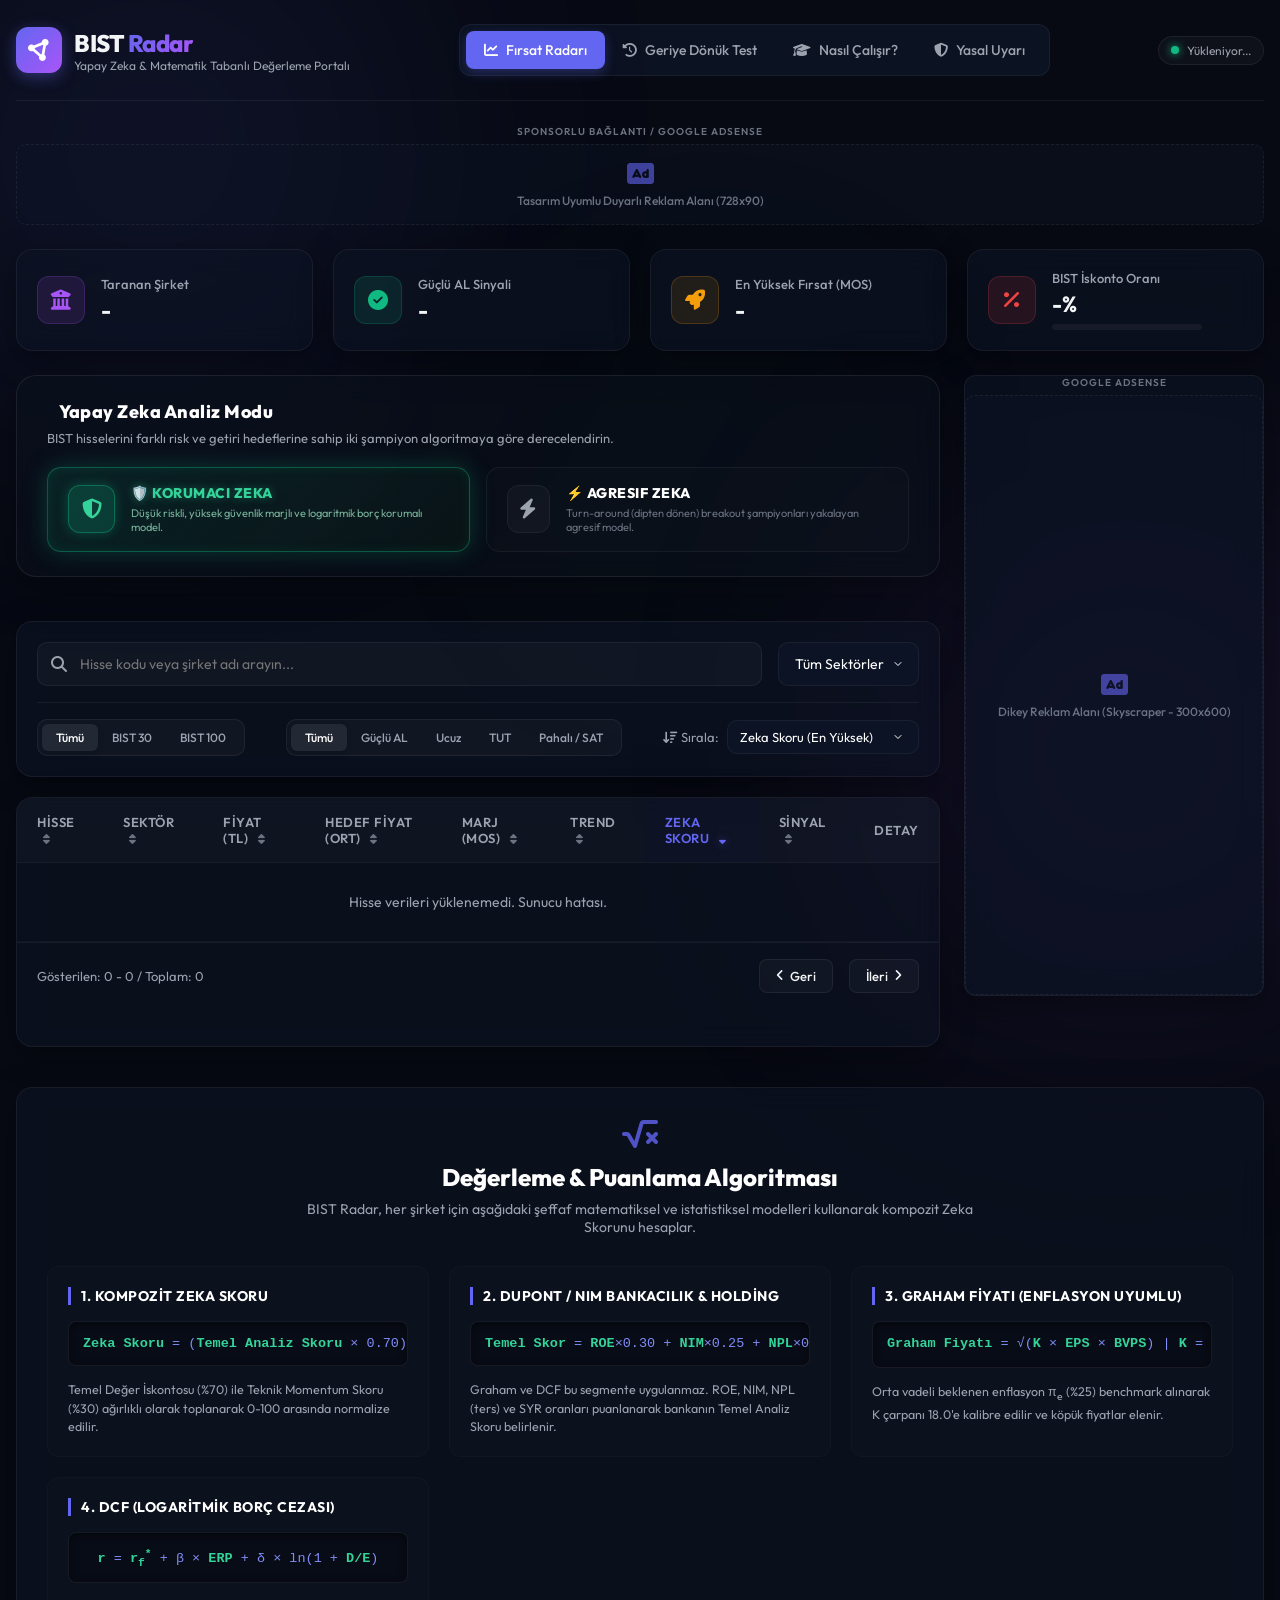
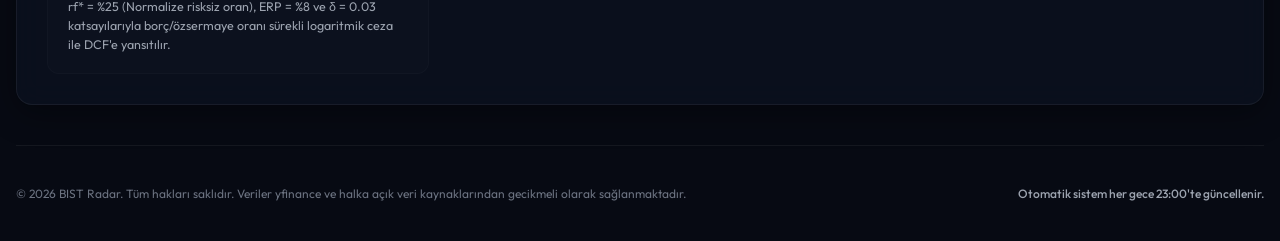
==== static/index.html @ 1d50e3a1 "BIST Firsat Radari - Ilk Kararli Dagitim" ====
<!DOCTYPE html>
<html lang="tr">
<head>
    <meta charset="UTF-8">
    <meta name="viewport" content="width=device-width, initial-scale=1.0">
    <title>BIST Fırsat Radarı | BIST-100 & Tüm Hisse Değerlemeleri</title>
    <!-- Google Fonts -->
    <link rel="preconnect" href="https://fonts.googleapis.com">
    <link rel="preconnect" href="https://fonts.gstatic.com" crossorigin>
    <link href="https://fonts.googleapis.com/css2?family=Outfit:wght@300;400;500;600;700;800&display=swap" rel="stylesheet">
    <link rel="stylesheet" href="style.css">
    <!-- FontAwesome for icons -->
    <link rel="stylesheet" href="https://cdnjs.cloudflare.com/ajax/libs/font-awesome/6.4.0/css/all.min.css">
</head>
<body>
    <!-- Background glow elements for glassmorphism layout -->
    <div class="bg-glow bg-glow-1"></div>
    <div class="bg-glow bg-glow-2"></div>
    <div class="bg-glow bg-glow-3"></div>

    <div class="app-container">
        <!-- HEADER -->
        <header class="app-header">
            <div class="logo-section">
                <div class="logo-icon">
                    <i class="fa-solid fa-circle-nodes logo-spin"></i>
                </div>
                <div class="logo-text">
                    <h1>BIST <span>Radar</span></h1>
                    <p>Yapay Zeka & Matematik Tabanlı Değerleme Portalı</p>
                </div>
            </div>
            
            <nav class="nav-tabs">
                <button class="tab-btn active" data-tab="radar"><i class="fa-solid fa-chart-line"></i> Fırsat Radarı</button>
                <button class="tab-btn" data-tab="backtest"><i class="fa-solid fa-clock-rotate-left"></i> Geriye Dönük Test</button>
                <button class="tab-btn" data-tab="howitworks"><i class="fa-solid fa-graduation-cap"></i> Nasıl Çalışır?</button>
                <button class="tab-btn" data-tab="disclaimer"><i class="fa-solid fa-shield-halved"></i> Yasal Uyarı</button>
            </nav>

            <div class="system-status-indicator" id="sys-indicator">
                <span class="status-dot green"></span>
                <span class="status-label">Yükleniyor...</span>
            </div>
        </header>

        <!-- MAIN LAYOUT -->
        <main class="main-content">
            
            <!-- GOOGLE ADSENSE TOP RESPONSIVE PLACEHOLDER -->
            <div class="adsense-slot ads-horizontal">
                <div class="ads-label">SPONSORLU BAĞLANTI / GOOGLE ADSENSE</div>
                <div class="ads-mockup">
                    <i class="fa-solid fa-rectangle-ad"></i>
                    <span>Tasarım Uyumlu Duyarlı Reklam Alanı (728x90)</span>
                </div>
            </div>

            <!-- TAB 1: RADAR (DASHBOARD) -->
            <section id="tab-radar" class="tab-content active">
                
                <!-- STAT CARDS ROW -->
                <div class="stats-row">
                    <div class="stat-card glass-card">
                        <div class="stat-icon purple"><i class="fa-solid fa-building-columns"></i></div>
                        <div class="stat-info">
                            <h3>Taranan Şirket</h3>
                            <p class="stat-value" id="stat-total-stocks">-</p>
                        </div>
                    </div>
                    <div class="stat-card glass-card">
                        <div class="stat-icon emerald"><i class="fa-solid fa-circle-check"></i></div>
                        <div class="stat-info">
                            <h3>Güçlü AL Sinyali</h3>
                            <p class="stat-value" id="stat-strong-buys">-</p>
                        </div>
                    </div>
                    <div class="stat-card glass-card">
                        <div class="stat-icon amber"><i class="fa-solid fa-rocket"></i></div>
                        <div class="stat-info">
                            <h3>En Yüksek Fırsat (MOS)</h3>
                            <p class="stat-value" id="stat-top-opportunity">-</p>
                        </div>
                    </div>
                    <div class="stat-card glass-card">
                        <div class="stat-icon rose"><i class="fa-solid fa-percent"></i></div>
                        <div class="stat-info">
                            <h3>BIST İskonto Oranı</h3>
                            <div class="stat-progress-container">
                                <p class="stat-value" id="stat-bist-discount">-%</p>
                                <div class="progress-bar-bg">
                                    <div class="progress-bar-fill" id="stat-bist-discount-fill" style="width: 0%"></div>
                                </div>
                            </div>
                        </div>
                    </div>
                </div>

                <!-- MAIN WORKSPACE: SIDEBAR ADS + SEARCHGRID -->
                <div class="workspace-grid">
                    
                    <!-- LEFT WORKSPACE: THE RADAR SCREEN -->
                    <div class="radar-workspace">
                        <!-- INTELLIGENCE PROFILE TOGGLE -->
                        <div class="profile-toggle-container glass-card">
                            <div class="profile-toggle-header">
                                <div class="profile-toggle-title">
                                    <i class="fa-solid fa-brain-circuit"></i> Yapay Zeka Analiz Modu
                                </div>
                                <div class="profile-toggle-subtitle">BIST hisselerini farklı risk ve getiri hedeflerine sahip iki şampiyon algoritmaya göre derecelendirin.</div>
                            </div>
                            <div class="profile-toggle-buttons">
                                <button class="profile-btn active" id="profile-btn-protective" data-profile="protective">
                                    <span class="btn-icon"><i class="fa-solid fa-shield-halved"></i></span>
                                    <div class="btn-text">
                                        <span class="btn-title">🛡️ KORUMACI ZEKA</span>
                                        <span class="btn-desc">Düşük riskli, yüksek güvenlik marjlı ve logaritmik borç korumalı model.</span>
                                    </div>
                                </button>
                                <button class="profile-btn" id="profile-btn-aggressive" data-profile="aggressive">
                                    <span class="btn-icon"><i class="fa-solid fa-bolt"></i></span>
                                    <div class="btn-text">
                                        <span class="btn-title">⚡ AGRESIF ZEKA</span>
                                        <span class="btn-desc">Turn-around (dipten dönen) breakout şampiyonları yakalayan agresif model.</span>
                                    </div>
                                </button>
                            </div>
                        </div>

                        <!-- FILTER PANEL -->
                        <div class="filter-panel glass-card">
                            <div class="filter-row filter-main">
                                <div class="input-group search-box">
                                    <i class="fa-solid fa-magnifying-glass"></i>
                                    <input type="text" id="search-input" placeholder="Hisse kodu veya şirket adı arayın...">
                                </div>
                                <div class="input-group">
                                    <select id="sector-filter">
                                        <option value="all">Tüm Sektörler</option>
                                        <!-- Dynamically Populated -->
                                    </select>
                                </div>
                            </div>

                            <div class="filter-row filter-sub">
                                <div class="index-stickers-filter">
                                    <button class="index-filter-btn active" data-index="all">Tümü</button>
                                    <button class="index-filter-btn" data-index="bist30">BIST 30</button>
                                    <button class="index-filter-btn" data-index="bist100">BIST 100</button>
                                </div>

                                <div class="valuation-signals-filter">
                                    <button class="signal-filter-btn active" data-signal="all">Tümü</button>
                                    <button class="signal-filter-btn" data-signal="güçlü al">Güçlü AL</button>
                                    <button class="signal-filter-btn" data-signal="ucuz">Ucuz</button>
                                    <button class="signal-filter-btn" data-signal="tut">TUT</button>
                                    <button class="signal-filter-btn" data-signal="pahalı">Pahalı / SAT</button>
                                </div>

                                <div class="sort-selector">
                                    <label><i class="fa-solid fa-arrow-down-wide-short"></i> Sırala:</label>
                                    <select id="sort-by">
                                        <option value="score">Zeka Skoru (En Yüksek)</option>
                                        <option value="mos">Güvenlik Marjı / İskonto</option>
                                        <option value="price_asc">Fiyat (Düşükten Yükseğe)</option>
                                        <option value="price_desc">Fiyat (Yüksekten Düşüğe)</option>
                                        <option value="pe_asc">F/K (En Düşük)</option>
                                        <option value="pb_asc">PD/DD (En Düşük)</option>
                                        <option value="ticker">Hisse Kodu (A-Z)</option>
                                        <option value="" disabled hidden>Özel Tablo Sıralaması</option>
                                    </select>
                                </div>
                            </div>
                        </div>

                        <!-- RESULTS LIST CONTAINER -->
                        <div class="results-table-container glass-card">
                            <div class="loading-overlay" id="loading-spinner">
                                <div class="spinner"></div>
                                <p>BIST Valuations analiz ediliyor, lütfen bekleyin...</p>
                            </div>
                            
                            <table class="radar-table" id="radar-data-table">
                                <thead>
                                    <tr>
                                        <th class="sortable" data-sort="ticker">Hisse <i class="fa-solid fa-sort"></i></th>
                                        <th class="sortable" data-sort="sector">Sektör <i class="fa-solid fa-sort"></i></th>
                                        <th class="sortable" data-sort="price">Fiyat (TL) <i class="fa-solid fa-sort"></i></th>
                                        <th class="sortable" data-sort="avg_value">Hedef Fiyat (Ort) <i class="fa-solid fa-sort"></i></th>
                                        <th class="sortable" data-sort="mos">Marj (MOS) <i class="fa-solid fa-sort"></i></th>
                                        <th class="sortable" data-sort="momentum">Trend <i class="fa-solid fa-sort"></i></th>
                                        <th class="sortable" data-sort="score">Zeka Skoru <i class="fa-solid fa-sort"></i></th>
                                        <th class="sortable" data-sort="signal">Sinyal <i class="fa-solid fa-sort"></i></th>
                                        <th>Detay</th>
                                    </tr>
                                </thead>
                                <tbody id="radar-tbody">
                                    <!-- Dynamic rows from app.js -->
                                </tbody>
                            </table>

                            <!-- PAGINATION -->
                            <div class="pagination-container">
                                <div class="pagination-info">
                                    Gösterilen: <span id="pag-start">0</span> - <span id="pag-end">0</span> / Toplam: <span id="pag-total">0</span>
                                </div>
                                <div class="pagination-controls">
                                    <button id="pag-prev-btn" class="pag-btn"><i class="fa-solid fa-angle-left"></i> Geri</button>
                                    <div class="pagination-pages" id="pag-pages">
                                        <!-- Page numbers -->
                                    </div>
                                    <button id="pag-next-btn" class="pag-btn">İleri <i class="fa-solid fa-angle-right"></i></button>
                                </div>
                            </div>
                        </div>
                    </div>

                    <!-- RIGHT WORKSPACE: SIDEBAR SKYSCRAPER AD -->
                    <aside class="sidebar-ad-space">
                        <div class="adsense-slot ads-vertical glass-card">
                            <div class="ads-label">GOOGLE ADSENSE</div>
                            <div class="ads-mockup ads-tall">
                                <i class="fa-solid fa-rectangle-ad"></i>
                                <span>Dikey Reklam Alanı (Skyscraper - 300x600)</span>
                            </div>
                        </div>
                    </aside>
                </div>
            </section>

            <!-- TAB 2: HOW IT WORKS -->
            <section id="tab-howitworks" class="tab-content">
                <div class="educational-container glass-card">
                    <h2><i class="fa-solid fa-graduation-cap"></i> BIST Radar Nasıl Çalışır?</h2>
                    <p class="intro-p">BIST Radar, Borsa İstanbul bünyesindeki tüm şirketlerin finansal bilançolarını ve piyasa fiyatlarını gerçek zamanlı analiz ederek matematiksel modellerle adil içsel değerlerini hesaplar. Analizlerimiz 4 ana boyuta dayanır:</p>

                    <div class="methods-grid">
                        <div class="method-card">
                            <div class="method-header">
                                <i class="fa-solid fa-cash-register"></i>
                                <h3>İndirgenmiş Nakit Akımları (DCF)</h3>
                            </div>
                            <p>Şirketin gelecekte üreteceği serbest nakit akışlarının, paranın zaman değerine göre bugüne indirgenmesi esasına dayanır. <strong>CAPM (Varlık Fiyatlama Modeli)</strong> yaklaşımı kullanılarak BIST 2 yıllık devlet tahvili faiz oranına şirketin risk katsayısı (Beta) ve hisse senedi risk primi eklenerek dinamik iskonto oranı hesaplanır. Aşırı borçlu (kaldıracı 2.0'ın üzerindeki) şirketlerin büyüme oranlarına otomatik ceza uygulanarak muhafazakar bir DCF değeri elde edilir.</p>
                        </div>

                        <div class="method-card">
                            <div class="method-header">
                                <i class="fa-solid fa-calculator"></i>
                                <h3>Benjamin Graham Formülü</h3>
                            </div>
                            <p>Değer yatırımcılığının babası Benjamin Graham'ın geliştirdiği klasik içsel değer formülüdür. Formül <code>İçsel Değer = √(Graham Çarpanı * EPS * BVPS)</code> şeklindedir. Bankacılık sektörü yüksek kaldıraçla çalıştığı için çarpan tabanı 15.0 olarak normalize edilirken, sanayi ve diğer sektörler için 22.5 olarak uygulanır. Bu model, özellikle istikrarlı bilançoya sahip şirketler için mükemmel çalışır.</p>
                        </div>

                        <div class="method-card">
                            <div class="method-header">
                                <i class="fa-solid fa-chart-pie"></i>
                                <h3>Sektörel Çarpan Analizi</h3>
                            </div>
                            <p>BIST içindeki sektörel benzerlikleri göz önünde bulundurarak hedef değer belirler. Bankalar için 8.0, havacılık sektörü için 14.0, holdingler için 12.0 ve diğer sektörler için 16.0 olarak belirlenmiş hedef F/K çarpanı, şirketin EPS (hisse başı kâr) değeri ile çarpılarak piyasa bazlı bir hedef fiyat belirlenir.</p>
                        </div>

                        <div class="method-card">
                            <div class="method-header">
                                <i class="fa-solid fa-chart-line"></i>
                                <h3>Teknik Trend & Momentum Skoru</h3>
                            </div>
                            <p>Bir şirketin sadece ucuz olması yetmez; hissenin piyasa tarafından fark edilip bir yükseliş trendine girmesi de önemlidir. Momentum skorumuz 50 ve 200 günlük hareketli ortalamalar (SMA), Göreceli Güç Endeksi (RSI) ve işlem hacmindeki ani değişiklikler (Volume Change) incelenerek 0-100 arasında hesaplanır. Aşırı satım (RSI < 30) durumları toplama fırsatı, aşırı alım (RSI > 70) durumları ise kâr realizasyonu olarak puanlanır.</p>
                        </div>
                    </div>

                    <div class="composite-score-box">
                        <h3><i class="fa-solid fa-brain"></i> Kompozit Yapay Zeka Skoru Nedir?</h3>
                        <p>Modellerimizin hesapladığı içsel değerlerin ortalaması ile hissenin mevcut fiyatı arasındaki fark <strong>Güvenlik Marjını (Margin of Safety - MOS)</strong> oluşturur. Kompozit Zeka Skoru; bu Temel Değer İskontosunun (%70) ve Teknik Momentum Skorunun (%30) ağırlıklı ortalaması alınarak elde edilir. Skorlara göre hisseler etiketlenir:</p>
                        <div class="badges-legend">
                            <span class="val-badge green-badge">85+ : Güçlü AL / Şampiyon</span>
                            <span class="val-badge light-green-badge">70-85 : Ucuz / AL</span>
                            <span class="val-badge gray-badge">45-70 : TUT</span>
                            <span class="val-badge yellow-badge">30-45 : Pahalı / TUT</span>
                            <span class="val-badge red-badge">0-30 : Çok Pahalı / SAT</span>
                        </div>
            </section>

            <!-- TAB 4: BACKTEST -->
            <section id="tab-backtest" class="tab-content">
                <div class="educational-container glass-card" style="margin-bottom: 24px;">
                    <h2><i class="fa-solid fa-clock-rotate-left"></i> BIST FinTrack Karar Destek Simülasyonu</h2>
                    <p class="intro-p">
                        Zeka skoru tabanlı algoritmik karar destek mekanizmamızın isabet oranını ve geçmiş veriler üzerindeki performansını ölçmek amacıyla tasarlanmış **365 günlük geriye dönük (backtest) simülasyon aracıdır.**
                    </p>
                    <div style="display: grid; grid-template-columns: 1fr 1fr; gap: 20px; margin-top: 15px; font-size: 13.5px; line-height: 1.6; color: var(--text-muted);">
                        <div>
                            <strong><i class="fa-solid fa-shield-halved" style="color: var(--clr-emerald)"></i> Simülasyon Sınırları & Kuralları:</strong>
                            <ul style="margin-top: 8px; padding-left: 20px;">
                                <li><strong>İşlem Limiti:</strong> Her gün bir hisse için en fazla 1 işlem (Alış/Satış).</li>
                                <li><strong>Açığa Satış Yasağı:</strong> Sadece portföydeki nakit kadar alım ve eldeki kadar satış.</li>
                                <li><strong>Portföy Çeşitlendirmesi:</strong> Tek bir işleme en fazla toplam portföyün <strong>%20'si</strong> ayrılabilir.</li>
                            </ul>
                        </div>
                        <div>
                            <strong><i class="fa-solid fa-circle-exclamation" style="color: var(--clr-rose)"></i> Karar Analiz Kriterleri:</strong>
                            <ul style="margin-top: 8px; padding-left: 20px;">
                                <li><strong>Yanlış Karar Oranı (IDR):</strong> Satın alındıktan sonra holding süresince <strong>%5 veya üzeri düşüş</strong> yaşayan ya da zararla kapatılan kararlar.</li>
                                <li><strong>Koruma Filtreleri:</strong> Giriş fiyatından itibaren <strong>%10 Stop-Loss</strong> ve <strong>%30 Take-Profit</strong> dinamik koruması.</li>
                            </ul>
                        </div>
                    </div>
                </div>

                <!-- STRATEGY SELECTOR FOR BACKTEST -->
                <div class="filter-panel glass-card" style="margin-bottom: 24px; padding: 16px 24px; display: flex; align-items: center; justify-content: space-between; flex-wrap: wrap; gap: 15px;">
                    <div style="display: flex; align-items: center; gap: 12px;">
                        <span style="font-size: 14.5px; font-weight: 600; color: var(--text-primary)"><i class="fa-solid fa-sliders"></i> Test Senaryosu:</span>
                        <div class="index-stickers-filter" id="backtest-scenario-selector">
                            <button class="index-filter-btn active" data-scenario="autopsy_volmom">✨ YZ Otopsi-VOLMOM (Şampiyon)</button>
                            <button class="index-filter-btn" data-scenario="aggressive_ai">⚡ Agresif Zeka Modeli</button>
                            <button class="index-filter-btn" data-scenario="balanced">Enflasyon Dengeli (Önerilen)</button>
                            <button class="index-filter-btn" data-scenario="active">Aktif Taktik Momentum</button>
                            <button class="index-filter-btn" data-scenario="conservative">Muhafazakar Klasik</button>
                        </div>
                    </div>
                    <div style="font-size: 12.5px; color: var(--text-muted);">
                        <i class="fa-solid fa-vial"></i> <strong>12 Major BIST Hissesiyle</strong> 365 Günlük Simülasyon
                    </div>
                </div>

                <!-- STAT CARDS ROW FOR SELECTED STRATEGY -->
                <div class="stats-row" style="margin-bottom: 24px;">
                    <div class="stat-card glass-card">
                        <div class="stat-icon emerald" id="bt-card-return-icon"><i class="fa-solid fa-arrow-up-right-dots"></i></div>
                        <div class="stat-info">
                            <h3>Toplam Net Getiri</h3>
                            <p class="stat-value" id="bt-total-return">+%0.00</p>
                        </div>
                    </div>
                    <div class="stat-card glass-card">
                        <div class="stat-icon purple"><i class="fa-solid fa-wallet"></i></div>
                        <div class="stat-info">
                            <h3>Son Portföy Değeri</h3>
                            <p class="stat-value" id="bt-final-value">100,000 TL</p>
                        </div>
                    </div>
                    <div class="stat-card glass-card">
                        <div class="stat-icon amber"><i class="fa-solid fa-handshake"></i></div>
                        <div class="stat-info">
                            <h3>Kazanma Oranı (Win Rate)</h3>
                            <p class="stat-value" id="bt-win-rate">%0.0</p>
                        </div>
                    </div>
                    <div class="stat-card glass-card">
                        <div class="stat-icon rose" id="bt-card-idr-icon"><i class="fa-solid fa-circle-xmark"></i></div>
                        <div class="stat-info">
                            <h3>Yanlış Karar Oranı (IDR)</h3>
                            <div class="stat-progress-container">
                                <p class="stat-value" id="bt-idr-pct">%0.0</p>
                                <div class="progress-bar-bg">
                                    <div class="progress-bar-fill" id="bt-idr-fill" style="width: 0%; background: var(--clr-rose)"></div>
                                </div>
                            </div>
                        </div>
                    </div>
                </div>

                <!-- BENCHMARK COMPARE GRID -->
                <div class="workspace-grid" style="margin-bottom: 24px;">
                    <div class="results-table-container glass-card" style="padding: 24px; display: flex; flex-direction: column; gap: 15px;">
                        <h3 style="font-size: 16px; font-weight: 700; display: flex; align-items: center; gap: 8px;"><i class="fa-solid fa-scale-balanced" style="color:var(--clr-primary)"></i> Piyasa Karşılaştırmalı Performans & Getiri (Alpha)</h3>
                        
                        <div style="display: flex; flex-direction: column; gap: 12px; margin-top: 10px;">
                            <div>
                                <div style="display: flex; justify-content: space-between; font-size: 13px; margin-bottom: 4px; color: var(--text-muted);">
                                    <span>Yapay Zeka Portföy Getirisi</span>
                                    <strong id="bt-portfolio-bar-label" style="color: var(--clr-emerald)">+%0.0%</strong>
                                </div>
                                <div class="progress-bar-bg" style="height: 12px; border-radius: 6px;">
                                    <div class="progress-bar-fill" id="bt-portfolio-bar-fill" style="width: 0%; height: 100%; border-radius: 6px; background: linear-gradient(90deg, var(--clr-primary), var(--clr-emerald))"></div>
                                </div>
                            </div>

                            <div>
                                <div style="display: flex; justify-content: space-between; font-size: 13px; margin-bottom: 4px; color: var(--text-muted);">
                                    <span>XU100 BIST 100 Getirisi (Pasif Endeks Al-Tut)</span>
                                    <strong id="bt-benchmark-bar-label">+%40.7%</strong>
                                </div>
                                <div class="progress-bar-bg" style="height: 12px; border-radius: 6px;">
                                    <div class="progress-bar-fill" id="bt-benchmark-bar-fill" style="width: 40.7%; height: 100%; border-radius: 6px; background: #64748b"></div>
                                </div>
                            </div>
                        </div>

                        <div style="background: rgba(255, 255, 255, 0.02); border: 1px dashed var(--border-glass); border-radius: 8px; padding: 12px 16px; font-size: 13px; line-height: 1.5; margin-top: 5px; color: var(--text-muted);">
                            <span id="bt-alpha-badge" style="display: inline-block; padding: 2px 8px; border-radius: 6px; font-weight: 700; font-size: 12px; margin-right: 5px;">Alpha: %0.0</span>
                            <span id="bt-alpha-desc">Seçilen stratejinin pasif endekse karşı üstünlüğü gösterilmektedir.</span>
                        </div>
                    </div>

                    <div class="results-table-container glass-card" style="padding: 24px; display: flex; flex-direction: column; gap: 15px;">
                        <h3 style="font-size: 16px; font-weight: 700; display: flex; align-items: center; gap: 8px;"><i class="fa-solid fa-shield-halved" style="color:var(--clr-primary)"></i> Koruma Mekanizmaları & Sinyal İstatistikleri</h3>
                        
                        <div style="display: grid; grid-template-columns: 1fr 1fr; gap: 15px; margin-top: 8px;">
                            <div style="background: rgba(255, 255, 255, 0.01); border: 1px solid var(--border-glass); border-radius: 8px; padding: 10px; text-align: center;">
                                <div style="font-size: 11px; color: var(--text-muted); margin-bottom: 2px;">Stop-Loss İsabeti (SL)</div>
                                <div style="font-size: 20px; font-weight: 800; color: var(--clr-rose)" id="bt-sl-count">0</div>
                                <div style="font-size: 10px; color: var(--text-muted); margin-top: 2px;">Sermaye Koruma (%10 SL)</div>
                            </div>
                            <div style="background: rgba(255, 255, 255, 0.01); border: 1px solid var(--border-glass); border-radius: 8px; padding: 10px; text-align: center;">
                                <div style="font-size: 11px; color: var(--text-muted); margin-bottom: 2px;">Kâr Al İsabeti (TP)</div>
                                <div style="font-size: 20px; font-weight: 800; color: var(--clr-emerald)" id="bt-tp-count">0</div>
                                <div style="font-size: 10px; color: var(--text-muted); margin-top: 2px;">Kazanımlı Çıkış (%30 TP)</div>
                            </div>
                        </div>

                        <div style="font-size: 12.5px; color: var(--text-muted); line-height: 1.5;">
                            <i class="fa-solid fa-circle-info" style="color: var(--clr-primary)"></i> Yüksek enflasyon ortamında, nominal growth tamponu içermeyen <strong>Muhafazakar Klasik</strong> model neredeyse hiç sinyal üretmezken, <strong>Enflasyon Dengeli</strong>, <strong>Aktif Taktik</strong> ve özellikle yüksek kâr hedefleri belirleyen <strong>Agresif Zeka</strong> modelleri piyasa dalgalanmalarına uyum sağlayarak çok daha yüksek Alfa getirisi elde etmiştir.
                        </div>
                    </div>
                </div>

                <!-- TRADE LOG TABLE -->
                <div class="results-table-container glass-card" style="margin-bottom: 24px;">
                    <div style="padding: 20px 24px 10px 24px;">
                        <h3 style="font-size: 16px; font-weight: 700;"><i class="fa-solid fa-list-check" style="color:var(--clr-primary)"></i> Simüle Edilen Kapatılmış İşlemler (Son 365 Gün)</h3>
                        <p style="font-size: 12.5px; color: var(--text-muted); margin-top: 4px;">Zeka skoruna veya koruma filtrelerine bağlı olarak gerçekleştirilen alım/satım işlemlerinin geçmiş kronolojik detayları.</p>
                    </div>

                    <table class="radar-table" id="backtest-trades-table">
                        <thead>
                            <tr>
                                <th>Hisse</th>
                                <th>Tip</th>
                                <th>Alış Tarihi</th>
                                <th>Alış Fiyatı</th>
                                <th>Satış Tarihi</th>
                                <th>Satış Fiyatı</th>
                                <th>Max Geri Çekilme</th>
                                <th>Karar Durumu</th>
                                <th>Net Getiri</th>
                            </tr>
                        </thead>
                        <tbody id="backtest-trades-tbody">
                            <!-- Dynamically loaded trades -->
                        </tbody>
                    </table>
                </div>
            </section>

            <!-- TAB 3: DISCLAIMER -->
            <section id="tab-disclaimer" class="tab-content">
                <div class="disclaimer-container glass-card">
                    <div class="disclaimer-header">
                        <i class="fa-solid fa-triangle-exclamation"></i>
                        <h2>Yasal Uyarı & Sorumluluk Reddi Beyanı</h2>
                    </div>
                    
                    <div class="disclaimer-body">
                        <p><strong>SPK Uyarısı:</strong> Burada yer alan yatırım bilgi, yorum ve tavsiyeleri yatırım danışmanlığı kapsamında değildir. Yatırım danışmanlığı hizmeti, yetkili kuruluşlar tarafından kişilerin risk ve getiri tercihleri dikkate alınarak kişiye özel sunulmaktadır. Burada yer alan yorum ve tavsiyeler ise genel niteliktedir. Bu tavsiyeler mali durumunuz ile risk ve getiri tercihlerinize uygun olmayabilir. Bu nedenle, sadece burada yer alan bilgilere dayanılarak yatırım kararı verilmesi beklentilerinize uygun sonuçlar doğurmayabilir.</p>
                        
                        <p><strong>Matematiksel Modeller Hakkında:</strong> BIST Radar web sitesinde sunulan içsel değerler, hedef fiyatlar, zeka skorları ve momentum verileri; tamamen kamuya açık bilançolar, fiyat geçmişleri ve yasal finansal veriler üzerinde koşturulan **otomatik matematiksel algoritmaların** sonucudur. Bu veriler herhangi bir insan yorumu, subjektif analiz veya kişisel beklenti içermez.</p>
                        
                        <p>Yazılım algoritmasındaki olası veri hatalarından, gecikmelerden, yfinance veya diğer veri kaynaklarındaki (Mynet, Bigpara vb.) kesinti ve yanlış raporlamalardan dolayı oluşabilecek hiçbir ticari zarar veya kayıptan **BIST Radar / BIST FinTrack** geliştiricileri ve site sahipleri yasal veya cezai olarak sorumlu tutulamaz. Yatırımcılar, kararlarını kendi araştırmaları ve lisanslı yatırım danışmanlarının tavsiyeleri doğrultusunda vermelidirler.</p>
                    </div>
                </div>
            </section>

        </main>

        <!-- MATHEMATICAL FORMULA SECTION -->
        <section class="formula-info-section glass-card">
            <div class="formula-header">
                <i class="fa-solid fa-square-root-variable formula-icon"></i>
                <h2>Değerleme & Puanlama Algoritması</h2>
                <p>BIST Radar, her şirket için aşağıdaki şeffaf matematiksel ve istatistiksel modelleri kullanarak kompozit Zeka Skorunu hesaplar.</p>
            </div>
            
            <div class="formula-grid">
                <div class="formula-card">
                    <h3>1. Kompozit Zeka Skoru</h3>
                    <div class="math-expr">
                        <span class="math-term">Zeka Skoru</span> = (<span class="math-term">Temel Analiz Skoru</span> &times; 0.70) + (<span class="math-term">Teknik Momentum Skoru</span> &times; 0.30)
                    </div>
                    <p>Temel Değer İskontosu (%70) ile Teknik Momentum Skoru (%30) ağırlıklı olarak toplanarak 0-100 arasında normalize edilir.</p>
                </div>

                <div class="formula-card">
                    <h3>2. DuPont / NIM Bankacılık & Holding</h3>
                    <div class="math-expr">
                        <span class="math-term">Temel Skor</span> = <span class="math-term">ROE</span>&times;0.30 + <span class="math-term">NIM</span>&times;0.25 + <span class="math-term">NPL</span>&times;0.25 + <span class="math-term">SYR</span>&times;0.20
                    </div>
                    <p>Graham ve DCF bu segmente uygulanmaz. ROE, NIM, NPL (ters) ve SYR oranları puanlanarak bankanın Temel Analiz Skoru belirlenir.</p>
                </div>
                
                <div class="formula-card">
                    <h3>3. Graham Fiyatı (Enflasyon Uyumlu)</h3>
                    <div class="math-expr">
                        <span class="math-term">Graham Fiyatı</span> = &radic;(<span class="math-term">K</span> &times; <span class="math-term">EPS</span> &times; <span class="math-term">BVPS</span>) | <span class="math-term">K</span> = 22.5 / (1 + &pi;<sub>e</sub>)
                    </div>
                    <p>Orta vadeli beklenen enflasyon &pi;<sub>e</sub> (%25) benchmark alınarak K çarpanı 18.0'e kalibre edilir ve köpük fiyatlar elenir.</p>
                </div>
                
                <div class="formula-card">
                    <h3>4. DCF (Logaritmik Borç Cezası)</h3>
                    <div class="math-expr">
                        <span class="math-term">r</span> = <span class="math-term">r<sub>f</sub><sup>*</sup></span> + &beta; &times; <span class="math-term">ERP</span> + &delta; &times; ln(1 + <span class="math-term">D/E</span>)
                    </div>
                    <p>rf* = %25 (Normalize risksiz oran), ERP = %8 ve &delta; = 0.03 katsayılarıyla borç/özsermaye oranı sürekli logaritmik ceza ile DCF'e yansıtılır.</p>
                </div>
            </div>
        </section>

        <!-- FOOTER -->
        <footer class="app-footer">
            <div class="footer-bottom">
                <p>&copy; 2026 BIST Radar. Tüm hakları saklıdır. Veriler yfinance ve halka açık veri kaynaklarından gecikmeli olarak sağlanmaktadır.</p>
                <div class="footer-links">
                    <span>Otomatik sistem her gece 23:00'te güncellenir.</span>
                </div>
            </div>
        </footer>
    </div>

    <!-- STOCK DETAIL MODAL -->
    <div class="modal-backdrop" id="detail-modal">
        <div class="modal-container glass-card">
            <button class="modal-close" id="modal-close-btn">&times;</button>
            
            <div class="modal-header">
                <div class="modal-title-wrap">
                    <h2 id="modal-stock-ticker">THYAO</h2>
                    <span id="modal-stock-name">Türk Hava Yolları A.O.</span>
                    <div class="modal-index-stickers" id="modal-index-stickers">
                        <span class="sticker b30">BIST 30</span>
                        <span class="sticker b100">BIST 100</span>
                    </div>
                </div>
                <div class="modal-price-wrap">
                    <p class="modal-price-label">Güncel Fiyat</p>
                    <p class="modal-price-value" id="modal-current-price">345.50 TL</p>
                </div>
            </div>

            <div class="modal-body-grid">
                
                <!-- LEFT COLUMN: RATIOS & RATIONALE -->
                <div class="modal-left-column">
                    <div class="detail-section">
                        <h3><i class="fa-solid fa-magnifying-glass-chart"></i> Temel Analiz & Rasyolar</h3>
                        <div class="ratios-grid">
                            <div class="ratio-box">
                                <span class="ratio-title">F/K (Fiyat/Kâr)</span>
                                <span class="ratio-val" id="ratio-pe">8.45</span>
                            </div>
                            <div class="ratio-box">
                                <span class="ratio-title">PD/DD (Piyasa/Defter)</span>
                                <span class="ratio-val" id="ratio-pb">1.12</span>
                            </div>
                            <div class="ratio-box">
                                <span class="ratio-title">FD/FAVÖK</span>
                                <span class="ratio-val" id="ratio-ev">5.60</span>
                            </div>
                            <div class="ratio-box">
                                <span class="ratio-title">Temettü Verimi</span>
                                <span class="ratio-val" id="ratio-div">%0.00</span>
                            </div>
                        </div>
                    </div>

                    <div class="detail-section">
                        <h3><i class="fa-solid fa-brain"></i> Algoritma Analiz Raporu</h3>
                        <p class="rationale-text" id="modal-rationale">
                            Hisse, kompozit zeka modelimize göre oldukça iskonto barındırmaktadır. 50 günlük hareketli ortalamasının üzerinde seyretmekte olup, RSI indikatörü aşırı alım bölgesinde değildir.
                        </p>
                    </div>

                    <!-- IN-MODAL ADSLOT -->
                    <div class="adsense-slot ads-modal">
                        <div class="ads-label">GOOGLE ADSENSE</div>
                        <div class="ads-mockup">
                            <i class="fa-solid fa-rectangle-ad"></i>
                            <span>İçerik Arası Responsive Ad Slot</span>
                        </div>
                    </div>
                </div>

                <!-- RIGHT COLUMN: VALUATION BREAKDOWN & SCENARIO -->
                <div class="modal-right-column">
                    <div class="detail-section">
                        <h3><i class="fa-solid fa-scale-balanced"></i> Adil Değerleme Modelleri</h3>
                        <div class="valuation-breakdown">
                            <div class="val-row">
                                <span class="val-name">Serbest Nakit Akımı (DCF)</span>
                                <span class="val-price" id="val-dcf">452.12 TL</span>
                            </div>
                            <div class="val-row">
                                <span class="val-name">Benjamin Graham Değerlemesi</span>
                                <span class="val-price" id="val-graham">520.40 TL</span>
                            </div>
                            <div class="val-row">
                                <span class="val-name">Sektörel Çarpan Adil Değeri</span>
                                <span class="val-price" id="val-multiples">380.00 TL</span>
                            </div>
                            <div class="val-row highlight">
                                <span class="val-name">Kompozit Adil Fiyat (Ortalama)</span>
                                <span class="val-price" id="val-avg">445.80 TL</span>
                            </div>
                        </div>
                        <div class="mos-box-modal" id="modal-mos-badge">
                            Güvenlik Marjı (MOS): <span>+%35.20</span> (İskontolu)
                        </div>
                    </div>

                    <div class="detail-section">
                        <h3><i class="fa-solid fa-arrows-split-up-and-left"></i> Senaryo Analizi (Fiyat Aralığı)</h3>
                        <div class="scenario-container">
                            <div class="scenario-prices">
                                <span class="scen-label pes">Kötümser: <strong id="scen-pes">290 TL</strong></span>
                                <span class="scen-label opt">İyimser: <strong id="scen-opt">650 TL</strong></span>
                            </div>
                            <div class="scenario-slider-wrapper">
                                <div class="scenario-slider-bar">
                                    <div class="scenario-slider-marker" id="scen-marker" style="left: 45%"></div>
                                </div>
                                <span class="slider-marker-label" id="scen-marker-label" style="left: 45%">345 TL</span>
                            </div>
                            <p class="scenario-desc">Mevcut piyasa fiyatının, şirketin kötümser ve iyimser senaryo değerlemeleri arasındaki konumudur.</p>
                        </div>
                    </div>

                    <div class="detail-section">
                        <h3><i class="fa-solid fa-gauge-high"></i> Teknik Momentum</h3>
                        <div class="tech-metrics">
                            <div class="tech-row">
                                <span>RSI (14 Günlük Gösterge)</span>
                                <span class="tech-val" id="tech-rsi">52.3</span>
                            </div>
                            <div class="tech-row">
                                <span>50 Günlük Ortalama (SMA50)</span>
                                <span class="tech-val" id="tech-sma50">320.12 TL</span>
                            </div>
                            <div class="tech-row">
                                <span>200 Günlük Ortalama (SMA200)</span>
                                <span class="tech-val" id="tech-sma200">285.40 TL</span>
                            </div>
                            <div class="tech-row">
                                <span>Hacim Değişimi (Son 5 Gün)</span>
                                <span class="tech-val" id="tech-volume">+%12.4</span>
                            </div>
                        </div>
                    </div>
                </div>

            </div>
        </div>
    </div>

    <!-- Script connection -->
    <script src="app.js"></script>
</body>
</html>
---- static/style.css ----
/* CSS Reset & Variable Tokens */
:root {
    --bg-main: #070a13;
    --bg-card: rgba(13, 20, 38, 0.55);
    --bg-card-hover: rgba(22, 33, 62, 0.7);
    --border-glass: rgba(255, 255, 255, 0.06);
    --border-glass-glow: rgba(99, 102, 241, 0.2);
    
    --text-primary: #f3f4f6;
    --text-muted: #9ca3af;
    --text-dark: #6b7280;
    
    --clr-primary: #6366f1; /* Indigo */
    --clr-primary-glow: rgba(99, 102, 241, 0.15);
    --clr-purple: #a855f7;
    --clr-emerald: #10b981; /* Green Buy */
    --clr-emerald-glow: rgba(16, 185, 129, 0.12);
    --clr-amber: #f59e0b; /* Amber TUT */
    --clr-amber-glow: rgba(245, 158, 11, 0.1);
    --clr-rose: #ef4444; /* Red Sell */
    --clr-rose-glow: rgba(239, 68, 68, 0.12);
    
    --font-sans: 'Outfit', -apple-system, BlinkMacSystemFont, "Segoe UI", Roboto, sans-serif;
    --shadow-main: 0 8px 32px 0 rgba(0, 0, 0, 0.37);
    --transition: all 0.3s cubic-bezier(0.4, 0, 0.2, 1);
}

* {
    margin: 0;
    padding: 0;
    box-sizing: border-box;
}

body {
    background-color: var(--bg-main);
    color: var(--text-primary);
    font-family: var(--font-sans);
    overflow-x: hidden;
    min-height: 100vh;
}

/* Glowing Cosmic Atmosphere */
.bg-glow {
    position: fixed;
    width: 600px;
    height: 600px;
    border-radius: 50%;
    filter: blur(140px);
    z-index: -1;
    pointer-events: none;
    opacity: 0.25;
}
.bg-glow-1 {
    top: -150px;
    left: -150px;
    background: radial-gradient(circle, var(--clr-primary) 0%, rgba(0,0,0,0) 70%);
}
.bg-glow-2 {
    bottom: -150px;
    right: -150px;
    background: radial-gradient(circle, var(--clr-purple) 0%, rgba(0,0,0,0) 70%);
}
.bg-glow-3 {
    top: 30%;
    left: 40%;
    width: 400px;
    height: 400px;
    background: radial-gradient(circle, rgba(16, 185, 129, 0.8) 0%, rgba(0,0,0,0) 70%);
    opacity: 0.1;
}

/* Glassmorphism Card Utility */
.glass-card {
    background: var(--bg-card);
    backdrop-filter: blur(14px);
    -webkit-backdrop-filter: blur(14px);
    border: 1px solid var(--border-glass);
    border-radius: 16px;
    box-shadow: var(--shadow-main);
    transition: var(--transition);
}

.glass-card:hover {
    border-color: rgba(255, 255, 255, 0.1);
    box-shadow: 0 8px 38px 0 rgba(0, 0, 0, 0.5);
}

/* App Container & Header */
.app-container {
    max-width: 1400px;
    margin: 0 auto;
    padding: 24px 16px;
    min-height: 100vh;
    display: flex;
    flex-direction: column;
}

.app-header {
    display: flex;
    justify-content: space-between;
    align-items: center;
    padding-bottom: 24px;
    border-bottom: 1px solid var(--border-glass);
    margin-bottom: 24px;
    flex-wrap: wrap;
    gap: 16px;
}

.logo-section {
    display: flex;
    align-items: center;
    gap: 12px;
}

.logo-icon {
    width: 46px;
    height: 46px;
    background: linear-gradient(135deg, var(--clr-primary), var(--clr-purple));
    border-radius: 12px;
    display: flex;
    align-items: center;
    justify-content: center;
    color: white;
    font-size: 22px;
    box-shadow: 0 4px 15px rgba(99, 102, 241, 0.4);
}

.logo-spin {
    animation: pulseGlow 4s infinite linear;
}

@keyframes pulseGlow {
    0% { transform: rotate(0deg); }
    100% { transform: rotate(360deg); }
}

.logo-text h1 {
    font-size: 24px;
    font-weight: 800;
    letter-spacing: -0.5px;
}

.logo-text h1 span {
    background: linear-gradient(120deg, var(--clr-primary), var(--clr-purple));
    -webkit-background-clip: text;
    -webkit-text-fill-color: transparent;
}

.logo-text p {
    font-size: 12px;
    color: var(--text-muted);
    font-weight: 400;
}

/* Navigation Tabs */
.nav-tabs {
    display: flex;
    background: rgba(13, 20, 38, 0.8);
    border: 1px solid var(--border-glass);
    padding: 6px;
    border-radius: 12px;
}

.tab-btn {
    border: none;
    background: transparent;
    color: var(--text-muted);
    font-family: var(--font-sans);
    font-weight: 500;
    font-size: 14px;
    padding: 10px 18px;
    border-radius: 8px;
    cursor: pointer;
    display: flex;
    align-items: center;
    gap: 8px;
    transition: var(--transition);
}

.tab-btn:hover {
    color: var(--text-primary);
    background: rgba(255, 255, 255, 0.03);
}

.tab-btn.active {
    color: white;
    background: var(--clr-primary);
    box-shadow: 0 4px 12px rgba(99, 102, 241, 0.3);
}

/* System Indicator */
.system-status-indicator {
    display: flex;
    align-items: center;
    gap: 8px;
    font-size: 12px;
    background: rgba(255, 255, 255, 0.03);
    padding: 6px 12px;
    border-radius: 20px;
    border: 1px solid var(--border-glass);
}

.status-dot {
    width: 8px;
    height: 8px;
    border-radius: 50%;
    display: inline-block;
}

.status-dot.green {
    background-color: var(--clr-emerald);
    box-shadow: 0 0 8px var(--clr-emerald);
}

.status-dot.amber {
    background-color: var(--clr-amber);
    box-shadow: 0 0 8px var(--clr-amber);
}

.status-dot.spinner {
    border: 2px solid rgba(255, 255, 255, 0.2);
    border-top: 2px solid var(--clr-primary);
    border-radius: 50%;
    width: 10px;
    height: 10px;
    animation: spin 1s linear infinite;
}

@keyframes spin {
    0% { transform: rotate(0deg); }
    100% { transform: rotate(360deg); }
}

.status-label {
    color: var(--text-muted);
}

/* GOOGLE ADSENSE PLACEHOLDER CARDS */
.adsense-slot {
    margin-bottom: 24px;
    text-align: center;
    position: relative;
    border-radius: 12px;
}

.ads-label {
    font-size: 10px;
    color: var(--text-dark);
    font-weight: 600;
    letter-spacing: 1px;
    margin-bottom: 6px;
    text-transform: uppercase;
}

.ads-mockup {
    background: rgba(13, 20, 38, 0.4);
    border: 1px dashed rgba(255, 255, 255, 0.07);
    border-radius: 10px;
    padding: 16px;
    display: flex;
    flex-direction: column;
    align-items: center;
    justify-content: center;
    gap: 8px;
    color: var(--text-dark);
    transition: var(--transition);
}

.ads-mockup:hover {
    background: rgba(13, 20, 38, 0.5);
    border-color: rgba(99, 102, 241, 0.2);
    color: var(--text-muted);
}

.ads-mockup i {
    font-size: 24px;
    color: var(--clr-primary);
    opacity: 0.6;
}

.ads-mockup span {
    font-size: 12px;
    font-weight: 500;
}

.ads-tall {
    height: 600px;
    display: flex;
    justify-content: center;
}

/* Stat Cards */
.stats-row {
    display: grid;
    grid-template-columns: repeat(auto-fit, minmax(260px, 1fr));
    gap: 20px;
    margin-bottom: 24px;
}

.stat-card {
    padding: 20px;
    display: flex;
    align-items: center;
    gap: 16px;
}

.stat-icon {
    width: 48px;
    height: 48px;
    border-radius: 12px;
    display: flex;
    align-items: center;
    justify-content: center;
    font-size: 20px;
}

.stat-icon.purple {
    background-color: rgba(168, 85, 247, 0.12);
    color: var(--clr-purple);
    border: 1px solid rgba(168, 85, 247, 0.2);
}

.stat-icon.emerald {
    background-color: var(--clr-emerald-glow);
    color: var(--clr-emerald);
    border: 1px solid rgba(16, 185, 129, 0.2);
}

.stat-icon.amber {
    background-color: var(--clr-amber-glow);
    color: var(--clr-amber);
    border: 1px solid rgba(245, 158, 11, 0.2);
}

.stat-icon.rose {
    background-color: var(--clr-rose-glow);
    color: var(--clr-rose);
    border: 1px solid rgba(239, 68, 68, 0.2);
}

.stat-info h3 {
    font-size: 13px;
    color: var(--text-muted);
    font-weight: 500;
    margin-bottom: 4px;
}

.stat-value {
    font-size: 22px;
    font-weight: 700;
    letter-spacing: -0.5px;
}

.stat-progress-container {
    display: flex;
    flex-direction: column;
    gap: 6px;
    width: 150px;
}

.progress-bar-bg {
    width: 100%;
    height: 6px;
    background: rgba(255, 255, 255, 0.05);
    border-radius: 4px;
    overflow: hidden;
}

.progress-bar-fill {
    height: 100%;
    background: linear-gradient(90deg, var(--clr-rose), var(--clr-primary));
    border-radius: 4px;
    transition: width 1s ease-out;
}

/* WORKSPACE GRID */
.workspace-grid {
    display: grid;
    grid-template-columns: 1fr 300px;
    gap: 24px;
    align-items: start;
}

/* Radar Workspace & Filters */
.radar-workspace {
    display: flex;
    flex-direction: column;
    gap: 20px;
}

.filter-panel {
    padding: 20px;
    display: flex;
    flex-direction: column;
    gap: 16px;
}

.filter-row {
    display: flex;
    justify-content: space-between;
    align-items: center;
    flex-wrap: wrap;
    gap: 16px;
}

.filter-main {
    border-bottom: 1px solid var(--border-glass);
    padding-bottom: 16px;
}

.input-group {
    position: relative;
    display: flex;
    align-items: center;
}

.search-box {
    flex-grow: 1;
}

.search-box i {
    position: absolute;
    left: 14px;
    color: var(--text-muted);
}

.search-box input {
    width: 100%;
    background: rgba(255, 255, 255, 0.03);
    border: 1px solid var(--border-glass);
    border-radius: 10px;
    padding: 12px 16px 12px 42px;
    color: white;
    font-family: var(--font-sans);
    font-size: 14px;
    transition: var(--transition);
}

.search-box input:focus {
    outline: none;
    border-color: var(--clr-primary);
    background: rgba(255, 255, 255, 0.06);
    box-shadow: 0 0 10px rgba(99, 102, 241, 0.25);
}

select {
    background: rgba(13, 20, 38, 0.9);
    border: 1px solid var(--border-glass);
    color: white;
    padding: 12px 34px 12px 16px;
    border-radius: 10px;
    font-family: var(--font-sans);
    font-size: 14px;
    cursor: pointer;
    appearance: none;
    background-image: url("data:image/svg+xml;charset=UTF-8,%3Csvg xmlns='http://www.w3.org/2000/svg' viewBox='0 0 24 24' fill='none' stroke='white' stroke-width='2' stroke-linecap='round' stroke-linejoin='round'%3E%3Cpolyline points='6 9 12 15 18 9'%3E%3C/polyline%3E%3C/svg%3E");
    background-repeat: no-repeat;
    background-position: right 14px center;
    background-size: 12px;
    transition: var(--transition);
}

select:focus {
    outline: none;
    border-color: var(--clr-primary);
}

/* Index / Signal Filter Buttons */
.index-stickers-filter, .valuation-signals-filter {
    display: flex;
    background: rgba(255, 255, 255, 0.03);
    border: 1px solid var(--border-glass);
    padding: 4px;
    border-radius: 10px;
}

.index-filter-btn, .signal-filter-btn {
    background: transparent;
    border: none;
    color: var(--text-muted);
    font-family: var(--font-sans);
    font-size: 12px;
    font-weight: 500;
    padding: 6px 14px;
    border-radius: 6px;
    cursor: pointer;
    transition: var(--transition);
}

.index-filter-btn:hover, .signal-filter-btn:hover {
    color: white;
}

.index-filter-btn.active, .signal-filter-btn.active {
    background: rgba(255, 255, 255, 0.08);
    color: white;
    box-shadow: 0 2px 6px rgba(0, 0, 0, 0.15);
}

.sort-selector {
    display: flex;
    align-items: center;
    gap: 8px;
    font-size: 13px;
    color: var(--text-muted);
}

.sort-selector select {
    padding: 8px 30px 8px 12px;
    font-size: 13px;
}

/* Results Table */
.results-table-container {
    position: relative;
    overflow: hidden;
    min-height: 250px;
}

.loading-overlay {
    position: absolute;
    top: 0;
    left: 0;
    width: 100%;
    height: 100%;
    background: rgba(7, 10, 19, 0.85);
    z-index: 5;
    display: flex;
    flex-direction: column;
    align-items: center;
    justify-content: center;
    gap: 16px;
    border-radius: 16px;
}

.spinner {
    border: 4px solid rgba(255, 255, 255, 0.05);
    border-top: 4px solid var(--clr-primary);
    border-radius: 50%;
    width: 48px;
    height: 48px;
    animation: spin 1s linear infinite;
}

.loading-overlay p {
    font-size: 14px;
    color: var(--text-muted);
    font-weight: 500;
}

.radar-table {
    width: 100%;
    border-collapse: collapse;
    text-align: left;
}

.radar-table th {
    background: rgba(255, 255, 255, 0.02);
    padding: 16px 20px;
    font-size: 13px;
    color: var(--text-muted);
    font-weight: 600;
    border-bottom: 1px solid var(--border-glass);
    text-transform: uppercase;
    letter-spacing: 0.5px;
}

.radar-table td {
    padding: 16px 20px;
    font-size: 14px;
    border-bottom: 1px solid rgba(255, 255, 255, 0.03);
    vertical-align: middle;
}

.radar-table tbody tr {
    transition: var(--transition);
    cursor: pointer;
}

.radar-table tbody tr:hover {
    background: rgba(255, 255, 255, 0.02);
}

/* Table Specific Components */
.ticker-cell-wrap {
    display: flex;
    flex-direction: column;
    gap: 4px;
}

.ticker-row-header {
    display: flex;
    align-items: center;
    gap: 8px;
}

.ticker-code {
    font-size: 15px;
    font-weight: 700;
    color: white;
}

.sticker {
    font-size: 9px;
    font-weight: 700;
    padding: 2px 6px;
    border-radius: 4px;
    text-transform: uppercase;
}

.sticker.b30 {
    background-color: rgba(168, 85, 247, 0.15);
    color: #c084fc;
    border: 1px solid rgba(168, 85, 247, 0.3);
}

.sticker.b100 {
    background-color: rgba(99, 102, 241, 0.15);
    color: #818cf8;
    border: 1px solid rgba(99, 102, 241, 0.3);
}

.ticker-name {
    font-size: 11px;
    color: var(--text-muted);
    max-width: 180px;
    white-space: nowrap;
    overflow: hidden;
    text-overflow: ellipsis;
}

.sector-badge {
    font-size: 12px;
    color: var(--text-muted);
    background: rgba(255, 255, 255, 0.04);
    padding: 4px 8px;
    border-radius: 6px;
    border: 1px solid var(--border-glass);
    display: inline-block;
}

.price-text {
    font-weight: 600;
    color: white;
}

.target-price-text {
    font-weight: 500;
    color: var(--text-muted);
}

.mos-text {
    font-weight: 700;
}

.mos-text.green { color: var(--clr-emerald); }
.mos-text.amber { color: var(--clr-amber); }
.mos-text.rose { color: var(--clr-rose); }

.trend-badge {
    font-size: 12px;
    font-weight: 500;
    display: flex;
    align-items: center;
    gap: 6px;
}

.trend-badge.green { color: var(--clr-emerald); }
.trend-badge.amber { color: var(--clr-amber); }
.trend-badge.rose { color: var(--clr-rose); }

/* Valuation Label Badges */
.val-badge {
    font-size: 11px;
    font-weight: 700;
    padding: 6px 12px;
    border-radius: 20px;
    text-transform: uppercase;
    letter-spacing: 0.5px;
    display: inline-block;
    text-align: center;
}

.green-badge {
    background-color: rgba(16, 185, 129, 0.12);
    color: #34d399;
    border: 1px solid rgba(16, 185, 129, 0.25);
}

.light-green-badge {
    background-color: rgba(52, 211, 153, 0.06);
    color: #a7f3d0;
    border: 1px solid rgba(52, 211, 153, 0.15);
}

.gray-badge {
    background-color: rgba(255, 255, 255, 0.04);
    color: #d1d5db;
    border: 1px solid rgba(255, 255, 255, 0.08);
}

.yellow-badge {
    background-color: rgba(245, 158, 11, 0.08);
    color: #fde047;
    border: 1px solid rgba(245, 158, 11, 0.15);
}

.red-badge {
    background-color: rgba(239, 68, 68, 0.1);
    color: #fca5a5;
    border: 1px solid rgba(239, 68, 68, 0.2);
}

/* Circular Intelligence Score Gauge */
.score-cell-wrap {
    display: flex;
    align-items: center;
    gap: 10px;
}

.score-num {
    font-size: 15px;
    font-weight: 800;
}

.score-bar-bg {
    width: 60px;
    height: 6px;
    background: rgba(255, 255, 255, 0.05);
    border-radius: 3px;
    overflow: hidden;
}

.score-bar-fill {
    height: 100%;
    border-radius: 3px;
}

.score-bar-fill.high { background: linear-gradient(90deg, #34d399, #059669); }
.score-bar-fill.mid { background: linear-gradient(90deg, #fde047, #d97706); }
.score-bar-fill.low { background: linear-gradient(90deg, #fca5a5, #dc2626); }

.detail-row-btn {
    background: rgba(255, 255, 255, 0.03);
    border: 1px solid var(--border-glass);
    color: white;
    width: 32px;
    height: 32px;
    border-radius: 50%;
    cursor: pointer;
    display: flex;
    align-items: center;
    justify-content: center;
    transition: var(--transition);
}

.detail-row-btn:hover {
    background: var(--clr-primary);
    border-color: var(--clr-primary);
    transform: scale(1.1);
    box-shadow: 0 0 10px rgba(99, 102, 241, 0.5);
}

/* Pagination */
.pagination-container {
    display: flex;
    justify-content: space-between;
    align-items: center;
    padding: 16px 20px;
    border-top: 1px solid var(--border-glass);
    flex-wrap: wrap;
    gap: 16px;
}

.pagination-info {
    font-size: 13px;
    color: var(--text-muted);
}

.pagination-controls {
    display: flex;
    align-items: center;
    gap: 8px;
}

.pag-btn {
    background: rgba(255, 255, 255, 0.03);
    border: 1px solid var(--border-glass);
    color: var(--text-primary);
    padding: 8px 16px;
    border-radius: 8px;
    cursor: pointer;
    font-family: var(--font-sans);
    font-size: 13px;
    font-weight: 500;
    transition: var(--transition);
    display: flex;
    align-items: center;
    gap: 6px;
}

.pag-btn:hover:not(:disabled) {
    background: rgba(255, 255, 255, 0.08);
}

.pag-btn:disabled {
    opacity: 0.4;
    cursor: not-allowed;
}

.pagination-pages {
    display: flex;
    gap: 4px;
}

.pag-num {
    background: transparent;
    border: none;
    color: var(--text-muted);
    font-family: var(--font-sans);
    font-size: 13px;
    font-weight: 600;
    width: 32px;
    height: 32px;
    border-radius: 8px;
    cursor: pointer;
    display: flex;
    align-items: center;
    justify-content: center;
    transition: var(--transition);
}

.pag-num:hover {
    color: white;
    background: rgba(255, 255, 255, 0.04);
}

.pag-num.active {
    background: var(--clr-primary);
    color: white;
}

/* TABS CONTAINER & CONTENT */
.tab-content {
    display: none;
    animation: fadeIn 0.4s ease-out;
}

.tab-content.active {
    display: block;
}

@keyframes fadeIn {
    from { opacity: 0; transform: translateY(8px); }
    to { opacity: 1; transform: translateY(0); }
}

/* EDUCATIONAL TAB (HOW IT WORKS) */
.educational-container {
    padding: 30px;
}

.educational-container h2 {
    font-size: 26px;
    margin-bottom: 12px;
    font-weight: 800;
    display: flex;
    align-items: center;
    gap: 12px;
}

.educational-container h2 i {
    color: var(--clr-primary);
}

.intro-p {
    color: var(--text-muted);
    font-size: 15px;
    line-height: 1.6;
    margin-bottom: 30px;
}

.methods-grid {
    display: grid;
    grid-template-columns: 1fr 1fr;
    gap: 24px;
    margin-bottom: 30px;
}

@media(max-width: 768px) {
    .methods-grid { grid-template-columns: 1fr; }
    .workspace-grid { grid-template-columns: 1fr; }
}

.method-card {
    background: rgba(255, 255, 255, 0.015);
    border: 1px solid var(--border-glass);
    border-radius: 12px;
    padding: 20px;
    transition: var(--transition);
}

.method-card:hover {
    border-color: rgba(99, 102, 241, 0.2);
    background: rgba(255, 255, 255, 0.03);
}

.method-header {
    display: flex;
    align-items: center;
    gap: 10px;
    margin-bottom: 12px;
}

.method-header i {
    font-size: 18px;
    color: var(--clr-purple);
}

.method-header h3 {
    font-size: 16px;
    font-weight: 700;
}

.method-card p {
    font-size: 13.5px;
    color: var(--text-muted);
    line-height: 1.6;
}

.composite-score-box {
    background: rgba(99, 102, 241, 0.05);
    border: 1px solid rgba(99, 102, 241, 0.15);
    border-radius: 14px;
    padding: 24px;
}

.composite-score-box h3 {
    font-size: 18px;
    font-weight: 700;
    margin-bottom: 10px;
    display: flex;
    align-items: center;
    gap: 8px;
}

.composite-score-box h3 i {
    color: var(--clr-primary);
}

.composite-score-box p {
    font-size: 14px;
    color: var(--text-muted);
    line-height: 1.6;
    margin-bottom: 16px;
}

.badges-legend {
    display: flex;
    flex-wrap: wrap;
    gap: 10px;
}

/* DISCLAIMER TAB */
.disclaimer-container {
    padding: 30px;
}

.disclaimer-header {
    display: flex;
    align-items: center;
    gap: 12px;
    margin-bottom: 20px;
    color: var(--clr-amber);
}

.disclaimer-header i {
    font-size: 28px;
}

.disclaimer-header h2 {
    font-size: 24px;
    font-weight: 800;
}

.disclaimer-body p {
    font-size: 14px;
    line-height: 1.7;
    color: var(--text-muted);
    margin-bottom: 16px;
}

.disclaimer-body p strong {
    color: white;
}

/* MATHEMATICAL FORMULA SECTION */
.formula-info-section {
    margin-top: 40px;
    margin-bottom: 40px;
    padding: 30px;
}

.formula-header {
    text-align: center;
    margin-bottom: 30px;
}

.formula-icon {
    font-size: 32px;
    color: var(--clr-primary);
    margin-bottom: 12px;
    opacity: 0.8;
}

.formula-header h2 {
    font-size: 24px;
    font-weight: 800;
    margin-bottom: 8px;
    color: white;
}

.formula-header p {
    font-size: 14px;
    color: var(--text-muted);
    max-width: 700px;
    margin: 0 auto;
}

.formula-grid {
    display: grid;
    grid-template-columns: repeat(auto-fit, minmax(320px, 1fr));
    gap: 20px;
}

.formula-card {
    background: rgba(255, 255, 255, 0.01);
    border: 1px solid rgba(255, 255, 255, 0.02);
    border-radius: 12px;
    padding: 20px;
    transition: var(--transition);
}

.formula-card:hover {
    border-color: var(--border-glass-glow);
    background: rgba(255, 255, 255, 0.02);
    transform: translateY(-2px);
}

.formula-card h3 {
    font-size: 14px;
    font-weight: 700;
    color: white;
    margin-bottom: 16px;
    text-transform: uppercase;
    letter-spacing: 0.5px;
    border-left: 3px solid var(--clr-primary);
    padding-left: 10px;
}

.math-expr {
    background: rgba(7, 10, 19, 0.6);
    border: 1px solid var(--border-glass);
    border-radius: 8px;
    padding: 14px;
    font-family: 'Courier New', Courier, monospace;
    font-size: 13.5px;
    color: #818cf8;
    margin-bottom: 14px;
    text-align: center;
    overflow-x: auto;
    white-space: nowrap;
    box-shadow: inset 0 2px 8px rgba(0,0,0,0.5);
}

.math-term {
    color: #34d399;
    font-weight: 700;
}

.formula-card p {
    font-size: 12.5px;
    color: var(--text-muted);
    line-height: 1.5;
}

/* APP FOOTER */
.app-footer {
    margin-top: auto;
    padding-top: 40px;
    border-top: 1px solid var(--border-glass);
}

.footer-bottom {
    display: flex;
    justify-content: space-between;
    align-items: center;
    font-size: 12px;
    color: var(--text-dark);
    flex-wrap: wrap;
    gap: 12px;
    padding-bottom: 16px;
}

.footer-links span {
    color: var(--text-muted);
    font-weight: 500;
}

/* STOCK DETAILS MODAL */
.modal-backdrop {
    position: fixed;
    top: 0;
    left: 0;
    width: 100vw;
    height: 100vh;
    background: rgba(7, 10, 19, 0.85);
    z-index: 100;
    backdrop-filter: blur(10px);
    display: flex;
    align-items: center;
    justify-content: center;
    opacity: 0;
    pointer-events: none;
    transition: opacity 0.3s ease;
}

.modal-backdrop.active {
    opacity: 1;
    pointer-events: all;
}

.modal-container {
    width: 90%;
    max-width: 900px;
    max-height: 90%;
    overflow-y: auto;
    padding: 30px;
    position: relative;
    transform: translateY(24px);
    transition: transform 0.3s cubic-bezier(0.4, 0, 0.2, 1);
}

.modal-backdrop.active .modal-container {
    transform: translateY(0);
}

.modal-close {
    position: absolute;
    top: 20px;
    right: 20px;
    background: transparent;
    border: none;
    color: var(--text-muted);
    font-size: 28px;
    cursor: pointer;
    transition: var(--transition);
}

.modal-close:hover {
    color: white;
}

.modal-header {
    display: flex;
    justify-content: space-between;
    align-items: flex-start;
    border-bottom: 1px solid var(--border-glass);
    padding-bottom: 20px;
    margin-bottom: 20px;
    flex-wrap: wrap;
    gap: 16px;
}

.modal-title-wrap h2 {
    font-size: 32px;
    font-weight: 800;
    color: white;
    margin-bottom: 2px;
    line-height: 1;
}

.modal-title-wrap span {
    font-size: 14px;
    color: var(--text-muted);
    font-weight: 500;
    display: block;
    margin-bottom: 8px;
}

.modal-index-stickers {
    display: flex;
    gap: 6px;
}

.modal-price-wrap {
    text-align: right;
}

.modal-price-label {
    font-size: 12px;
    color: var(--text-muted);
    font-weight: 500;
    text-transform: uppercase;
    letter-spacing: 0.5px;
}

.modal-price-value {
    font-size: 28px;
    font-weight: 800;
    color: white;
}

.modal-body-grid {
    display: grid;
    grid-template-columns: 1.1fr 0.9fr;
    gap: 30px;
}

@media(max-width: 768px) {
    .modal-body-grid { grid-template-columns: 1fr; }
}

.detail-section {
    margin-bottom: 24px;
}

.detail-section h3 {
    font-size: 15px;
    font-weight: 700;
    color: white;
    margin-bottom: 12px;
    display: flex;
    align-items: center;
    gap: 8px;
    border-bottom: 1px solid rgba(255, 255, 255, 0.03);
    padding-bottom: 6px;
}

.detail-section h3 i {
    color: var(--clr-primary);
}

/* Ratios Grid */
.ratios-grid {
    display: grid;
    grid-template-columns: repeat(2, 1fr);
    gap: 12px;
}

.ratio-box {
    background: rgba(255, 255, 255, 0.02);
    border: 1px solid var(--border-glass);
    border-radius: 10px;
    padding: 10px 14px;
    display: flex;
    flex-direction: column;
    gap: 4px;
}

.ratio-title {
    font-size: 11px;
    color: var(--text-muted);
    font-weight: 500;
}

.ratio-val {
    font-size: 16px;
    font-weight: 700;
    color: white;
}

.rationale-text {
    font-size: 13.5px;
    color: var(--text-muted);
    line-height: 1.6;
    background: rgba(99, 102, 241, 0.03);
    border: 1px solid rgba(99, 102, 241, 0.1);
    border-radius: 10px;
    padding: 14px;
}

/* Valuation Breakdown */
.valuation-breakdown {
    background: rgba(255, 255, 255, 0.015);
    border: 1px solid var(--border-glass);
    border-radius: 10px;
    overflow: hidden;
}

.val-row {
    display: flex;
    justify-content: space-between;
    padding: 12px 16px;
    font-size: 13px;
    border-bottom: 1px solid rgba(255, 255, 255, 0.03);
}

.val-row:last-child {
    border-bottom: none;
}

.val-name {
    color: var(--text-muted);
    font-weight: 500;
}

.val-price {
    font-weight: 600;
    color: white;
}

.val-row.highlight {
    background: rgba(99, 102, 241, 0.08);
    border-top: 1px solid rgba(99, 102, 241, 0.2);
}

.val-row.highlight .val-name {
    color: white;
    font-weight: 700;
}

.val-row.highlight .val-price {
    color: #818cf8;
    font-size: 14px;
    font-weight: 800;
}

.mos-box-modal {
    margin-top: 10px;
    font-size: 13px;
    font-weight: 600;
    text-align: center;
    background: var(--clr-emerald-glow);
    border: 1px solid rgba(16, 185, 129, 0.2);
    color: #34d399;
    padding: 8px;
    border-radius: 8px;
}

.mos-box-modal span {
    font-weight: 800;
}

/* Scenario Slider Chart */
.scenario-prices {
    display: flex;
    justify-content: space-between;
    font-size: 12px;
    margin-bottom: 12px;
}

.scen-label {
    font-weight: 500;
    color: var(--text-muted);
}

.scen-label strong {
    color: white;
}

.scen-label.pes strong { color: #fca5a5; }
.scen-label.opt strong { color: #34d399; }

.scenario-slider-wrapper {
    position: relative;
    padding: 10px 0;
    margin-bottom: 14px;
}

.scenario-slider-bar {
    width: 100%;
    height: 8px;
    background: linear-gradient(90deg, #ef4444, #f59e0b, #10b981);
    border-radius: 4px;
    position: relative;
}

.scenario-slider-marker {
    width: 14px;
    height: 14px;
    background: white;
    border: 3px solid var(--clr-primary);
    border-radius: 50%;
    position: absolute;
    top: 50%;
    transform: translate(-50%, -50%);
    box-shadow: 0 0 10px var(--clr-primary);
    transition: left 0.5s ease-out;
}

.slider-marker-label {
    position: absolute;
    top: 24px;
    transform: translateX(-50%);
    font-size: 11px;
    font-weight: 700;
    color: white;
    background: var(--clr-primary);
    padding: 2px 6px;
    border-radius: 4px;
    white-space: nowrap;
    transition: left 0.5s ease-out;
}

.scenario-desc {
    font-size: 11px;
    color: var(--text-dark);
    line-height: 1.4;
    text-align: center;
}

/* Technical Metrics inside modal */
.tech-metrics {
    display: flex;
    flex-direction: column;
    gap: 8px;
}

.tech-row {
    display: flex;
    justify-content: space-between;
    font-size: 13px;
    background: rgba(255, 255, 255, 0.01);
    padding: 8px 12px;
    border-radius: 8px;
    border: 1px solid rgba(255, 255, 255, 0.02);
}

.tech-row span:first-child {
    color: var(--text-muted);
}

.tech-val {
    font-weight: 600;
    color: white;
}

/* ADMIN AD SLOTS STYLE OVERRIDES */
.ads-modal {
    margin-top: 16px;
    margin-bottom: 0;
}

/* yapay zeka profile toggle styling */
.profile-toggle-container {
    display: flex;
    flex-direction: column;
    gap: 20px;
    padding: 24px 30px;
    margin-bottom: 24px;
    background: rgba(13, 18, 30, 0.45);
    border: 1px solid rgba(255, 255, 255, 0.08);
    border-radius: 20px;
    backdrop-filter: blur(15px);
    box-shadow: 0 10px 40px rgba(0, 0, 0, 0.35);
}

.profile-toggle-header {
    display: flex;
    flex-direction: column;
    gap: 6px;
}

.profile-toggle-title {
    font-size: 18px;
    font-weight: 800;
    color: white;
    letter-spacing: 0.5px;
    display: flex;
    align-items: center;
    gap: 12px;
}

.profile-toggle-title i {
    color: var(--clr-primary);
    font-size: 22px;
    filter: drop-shadow(0 0 8px rgba(99, 102, 241, 0.6));
}

.profile-toggle-subtitle {
    font-size: 13px;
    color: var(--text-muted);
    font-weight: 400;
    line-height: 1.4;
}

.profile-toggle-buttons {
    display: grid;
    grid-template-columns: 1fr 1fr;
    gap: 16px;
    background: transparent;
    padding: 0;
    border: none;
    box-shadow: none;
}

@media(max-width: 768px) {
    .profile-toggle-buttons {
        grid-template-columns: 1fr;
    }
}

.profile-btn {
    background: rgba(255, 255, 255, 0.01);
    border: 1px solid rgba(255, 255, 255, 0.05);
    color: var(--text-muted);
    font-family: var(--font-sans);
    padding: 16px 20px;
    border-radius: 14px;
    cursor: pointer;
    transition: all 0.4s cubic-bezier(0.25, 0.8, 0.25, 1);
    display: flex;
    align-items: center;
    gap: 16px;
    text-align: left;
    position: relative;
    overflow: hidden;
}

.profile-btn::before {
    content: '';
    position: absolute;
    top: 0;
    left: 0;
    width: 100%;
    height: 100%;
    background: linear-gradient(180deg, rgba(255,255,255,0.05) 0%, transparent 100%);
    opacity: 0;
    transition: opacity 0.3s ease;
}

.profile-btn:hover::before {
    opacity: 1;
}

.profile-btn:hover {
    transform: translateY(-2px);
    border-color: rgba(255, 255, 255, 0.15);
    background: rgba(255, 255, 255, 0.02);
}

.btn-icon {
    font-size: 20px;
    width: 48px;
    height: 48px;
    border-radius: 12px;
    display: flex;
    align-items: center;
    justify-content: center;
    background: rgba(255, 255, 255, 0.03);
    border: 1px solid rgba(255, 255, 255, 0.05);
    transition: all 0.4s ease;
}

.btn-text {
    display: flex;
    flex-direction: column;
    gap: 4px;
}

.btn-title {
    font-size: 14px;
    font-weight: 800;
    letter-spacing: 0.5px;
    color: white;
    transition: all 0.3s ease;
}

.btn-desc {
    font-size: 11px;
    color: var(--text-dark);
    font-weight: 400;
    line-height: 1.3;
    transition: all 0.3s ease;
}

/* Protective Active */
.profile-btn.active[data-profile="protective"] {
    background: linear-gradient(135deg, rgba(16, 185, 129, 0.12) 0%, rgba(13, 27, 24, 0.5) 100%);
    border-color: rgba(16, 185, 129, 0.4);
    box-shadow: 0 0 25px rgba(16, 185, 129, 0.25), inset 0 0 12px rgba(16, 185, 129, 0.1);
}

.profile-btn.active[data-profile="protective"] .btn-icon {
    background: rgba(16, 185, 129, 0.2);
    border-color: rgba(16, 185, 129, 0.4);
    color: #34d399;
    box-shadow: 0 0 12px rgba(16, 185, 129, 0.3);
}

.profile-btn.active[data-profile="protective"] .btn-title {
    color: #34d399;
    text-shadow: 0 0 8px rgba(52, 211, 153, 0.4);
}

.profile-btn.active[data-profile="protective"] .btn-desc {
    color: rgba(167, 243, 208, 0.7);
}

/* Aggressive Active */
.profile-btn.active[data-profile="aggressive"] {
    background: linear-gradient(135deg, rgba(168, 85, 247, 0.12) 0%, rgba(22, 16, 35, 0.5) 100%);
    border-color: rgba(168, 85, 247, 0.4);
    box-shadow: 0 0 25px rgba(168, 85, 247, 0.25), inset 0 0 12px rgba(168, 85, 247, 0.1);
}

.profile-btn.active[data-profile="aggressive"] .btn-icon {
    background: rgba(168, 85, 247, 0.2);
    border-color: rgba(168, 85, 247, 0.4);
    color: #c084fc;
    box-shadow: 0 0 12px rgba(168, 85, 247, 0.3);
}

.profile-btn.active[data-profile="aggressive"] .btn-title {
    color: #c084fc;
    text-shadow: 0 0 8px rgba(192, 132, 252, 0.4);
}

.profile-btn.active[data-profile="aggressive"] .btn-desc {
    color: rgba(233, 213, 255, 0.7);
}

/* Table Header Sortable styling */
.radar-table th.sortable {
    cursor: pointer;
    user-select: none;
    transition: all 0.3s ease;
    position: relative;
}

.radar-table th.sortable:hover {
    color: white;
    background: rgba(255, 255, 255, 0.03);
}

.radar-table th.sortable i {
    font-size: 11px;
    margin-left: 6px;
    color: var(--text-dark);
    transition: color 0.3s ease;
}

.radar-table th.sortable:hover i {
    color: var(--text-muted);
}

.radar-table th.sortable.active-sort {
    color: var(--clr-primary);
    background: rgba(99, 102, 241, 0.04);
}

.radar-table th.sortable.active-sort i {
    color: var(--clr-primary);
    filter: drop-shadow(0 0 4px rgba(99, 102, 241, 0.5));
}
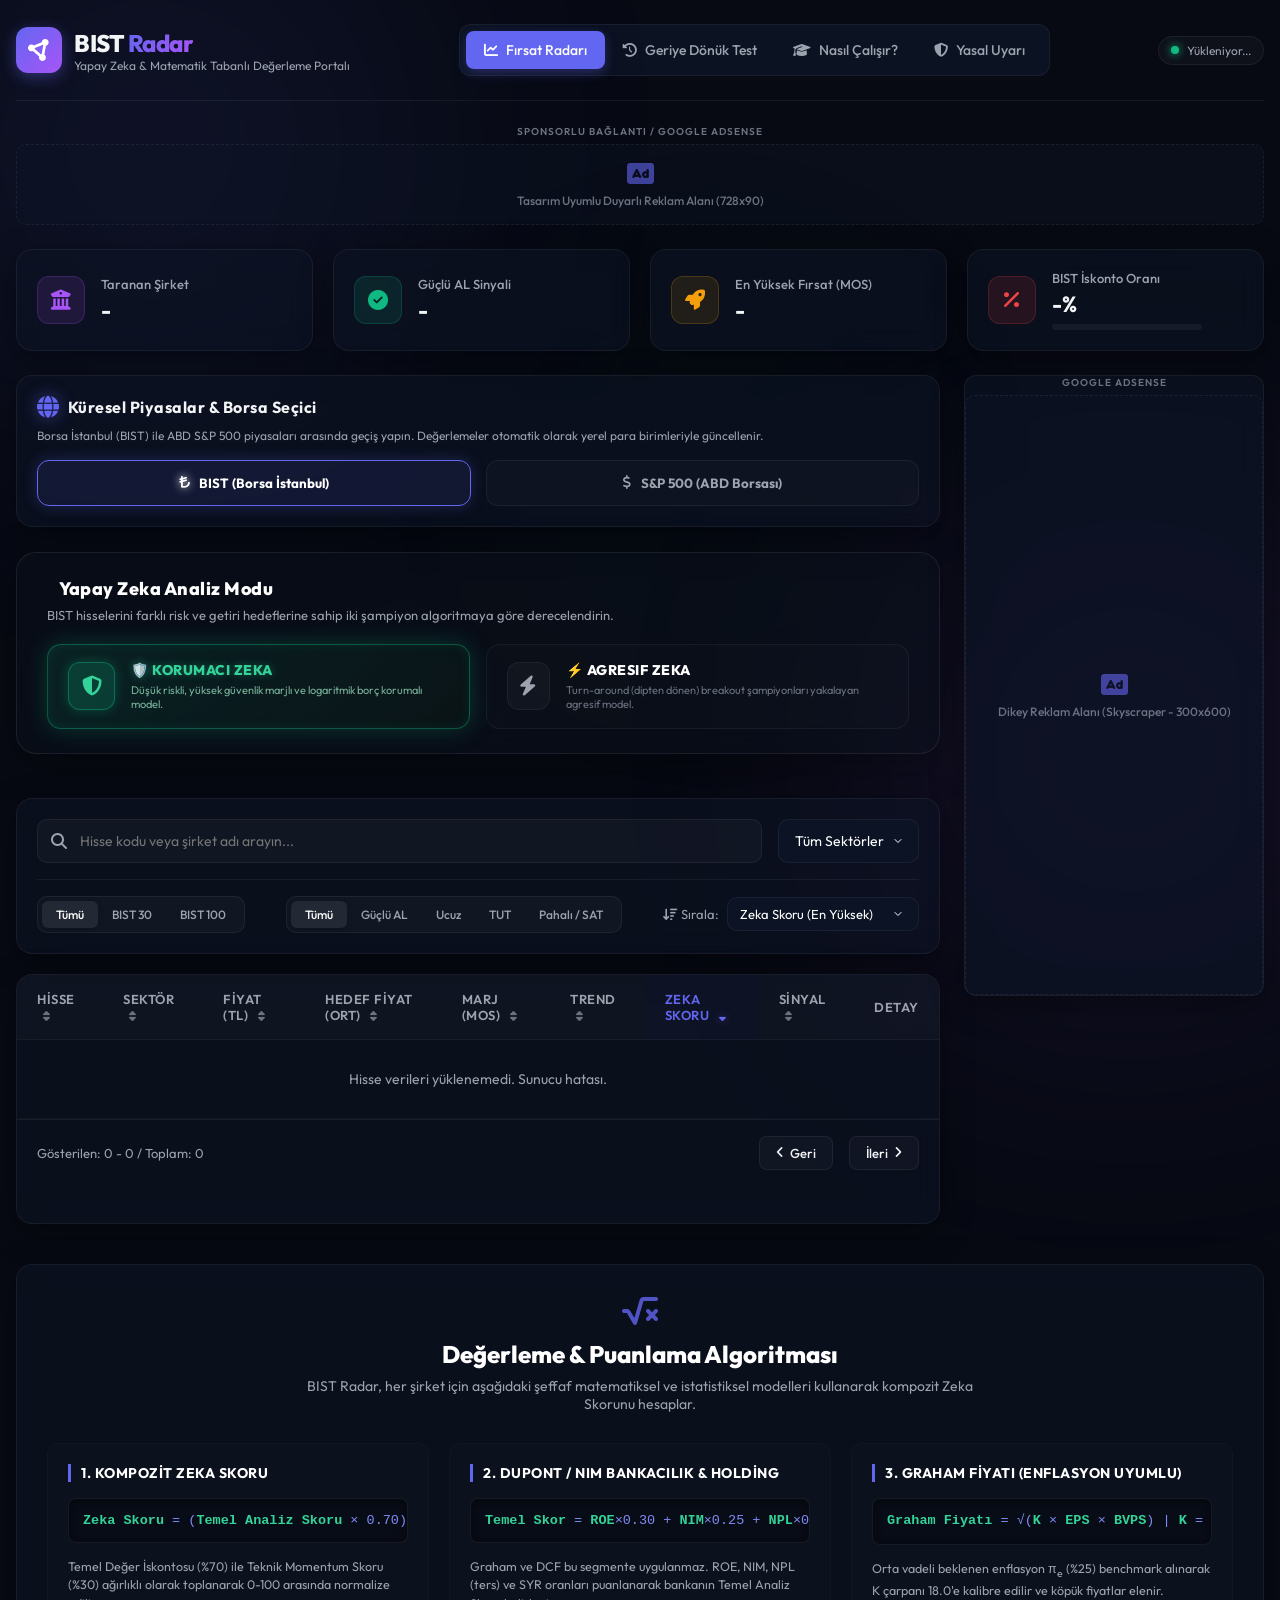
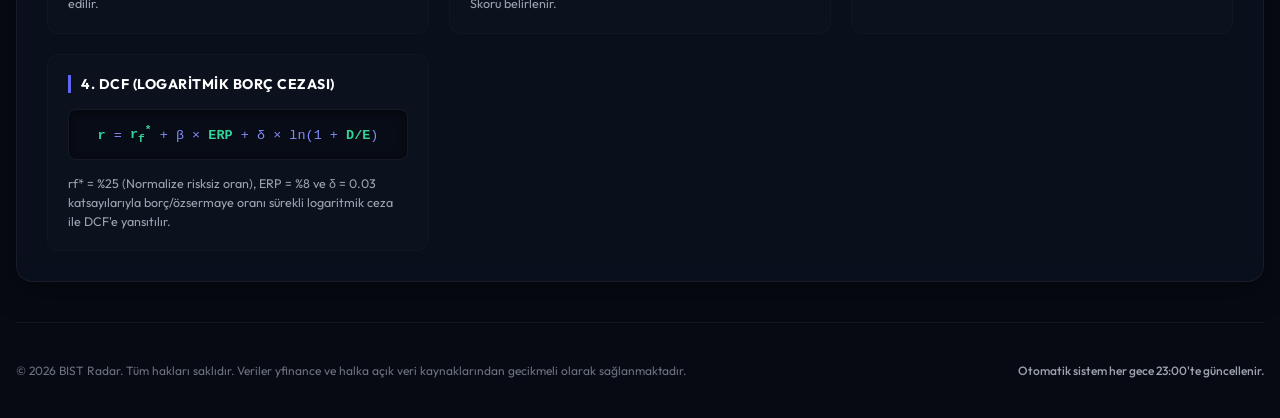
==== commit 8b5859df: "feat: integrate dynamic sector rules and pattern kalkanlari, fix trailing stop IDR bug" ====
--- a/static/index.html
+++ b/static/index.html
@@ -101,7 +101,28 @@
                     
                     <!-- LEFT WORKSPACE: THE RADAR SCREEN -->
                     <div class="radar-workspace">
+                        <!-- MARKET SELECTOR (BIST vs S&P 500) -->
+                        <div class="market-toggle-container glass-card" style="margin-bottom: 5px; padding: 20px;">
+                            <div class="profile-toggle-header">
+                                <div class="profile-toggle-title" style="font-size: 16px; font-weight: 700; color: var(--text-primary); display: flex; align-items: center; gap: 8px;">
+                                    <i class="fa-solid fa-globe" style="color: var(--clr-primary)"></i> Küresel Piyasalar & Borsa Seçici
+                                </div>
+                                <div class="profile-toggle-subtitle" style="font-size: 12px; color: var(--text-muted); margin-top: 4px;">Borsa İstanbul (BIST) ile ABD S&P 500 piyasaları arasında geçiş yapın. Değerlemeler otomatik olarak yerel para birimleriyle güncellenir.</div>
+                            </div>
+                            <div class="market-toggle-buttons" style="display: flex; gap: 15px; margin-top: 15px;">
+                                <button class="market-btn active" id="market-btn-bist" data-market="BIST">
+                                    <i class="fa-solid fa-turkish-lira-sign"></i>
+                                    <strong>BIST (Borsa İstanbul)</strong>
+                                </button>
+                                <button class="market-btn" id="market-btn-sp500" data-market="SP500">
+                                    <i class="fa-solid fa-dollar-sign"></i>
+                                    <strong>S&P 500 (ABD Borsası)</strong>
+                                </button>
+                            </div>
+                        </div>
+
                         <!-- INTELLIGENCE PROFILE TOGGLE -->
+
                         <div class="profile-toggle-container glass-card">
                             <div class="profile-toggle-header">
                                 <div class="profile-toggle-title">
@@ -308,7 +329,7 @@
 
                 <!-- STRATEGY SELECTOR FOR BACKTEST -->
                 <div class="filter-panel glass-card" style="margin-bottom: 24px; padding: 16px 24px; display: flex; align-items: center; justify-content: space-between; flex-wrap: wrap; gap: 15px;">
-                    <div style="display: flex; align-items: center; gap: 12px;">
+                    <div style="display: flex; align-items: center; gap: 12px; flex-wrap: wrap;">
                         <span style="font-size: 14.5px; font-weight: 600; color: var(--text-primary)"><i class="fa-solid fa-sliders"></i> Test Senaryosu:</span>
                         <div class="index-stickers-filter" id="backtest-scenario-selector">
                             <button class="index-filter-btn active" data-scenario="autopsy_volmom">✨ YZ Otopsi-VOLMOM (Şampiyon)</button>
@@ -318,10 +339,15 @@
                             <button class="index-filter-btn" data-scenario="conservative">Muhafazakar Klasik</button>
                         </div>
                     </div>
-                    <div style="font-size: 12.5px; color: var(--text-muted);">
-                        <i class="fa-solid fa-vial"></i> <strong>12 Major BIST Hissesiyle</strong> 365 Günlük Simülasyon
-                    </div>
-                </div>
+                    <div style="display: flex; align-items: center; gap: 12px;">
+                        <span style="font-size: 14.5px; font-weight: 600; color: var(--text-primary)"><i class="fa-solid fa-globe"></i> Borsa:</span>
+                        <div class="index-stickers-filter" id="backtest-market-selector">
+                            <button class="index-filter-btn active" data-market="BIST">BIST</button>
+                            <button class="index-filter-btn" data-market="SP500">S&P 500</button>
+                        </div>
+                    </div>
+                </div>
+
 
                 <!-- STAT CARDS ROW FOR SELECTED STRATEGY -->
                 <div class="stats-row" style="margin-bottom: 24px;">
--- a/static/style.css
+++ b/static/style.css
@@ -1654,3 +1654,38 @@
     color: var(--clr-primary);
     filter: drop-shadow(0 0 4px rgba(99, 102, 241, 0.5));
 }
+
+/* Market Selector CSS */
+.market-btn {
+    flex: 1;
+    padding: 14px;
+    border-radius: 12px;
+    background: rgba(255, 255, 255, 0.02);
+    border: 1px solid var(--border-glass);
+    color: var(--text-muted);
+    cursor: pointer;
+    transition: all 0.3s cubic-bezier(0.4, 0, 0.2, 1);
+    display: flex;
+    align-items: center;
+    justify-content: center;
+    gap: 10px;
+    font-family: var(--font-sans);
+}
+
+.market-btn:hover {
+    background: rgba(255, 255, 255, 0.05);
+    color: var(--text-primary);
+    border-color: rgba(255, 255, 255, 0.15);
+}
+
+.market-btn.active {
+    color: white;
+    background: rgba(99, 102, 241, 0.1);
+    border-color: var(--clr-primary);
+    box-shadow: 0 0 15px rgba(99, 102, 241, 0.25);
+}
+
+.market-btn.active i {
+    text-shadow: 0 0 8px currentColor;
+}
+
